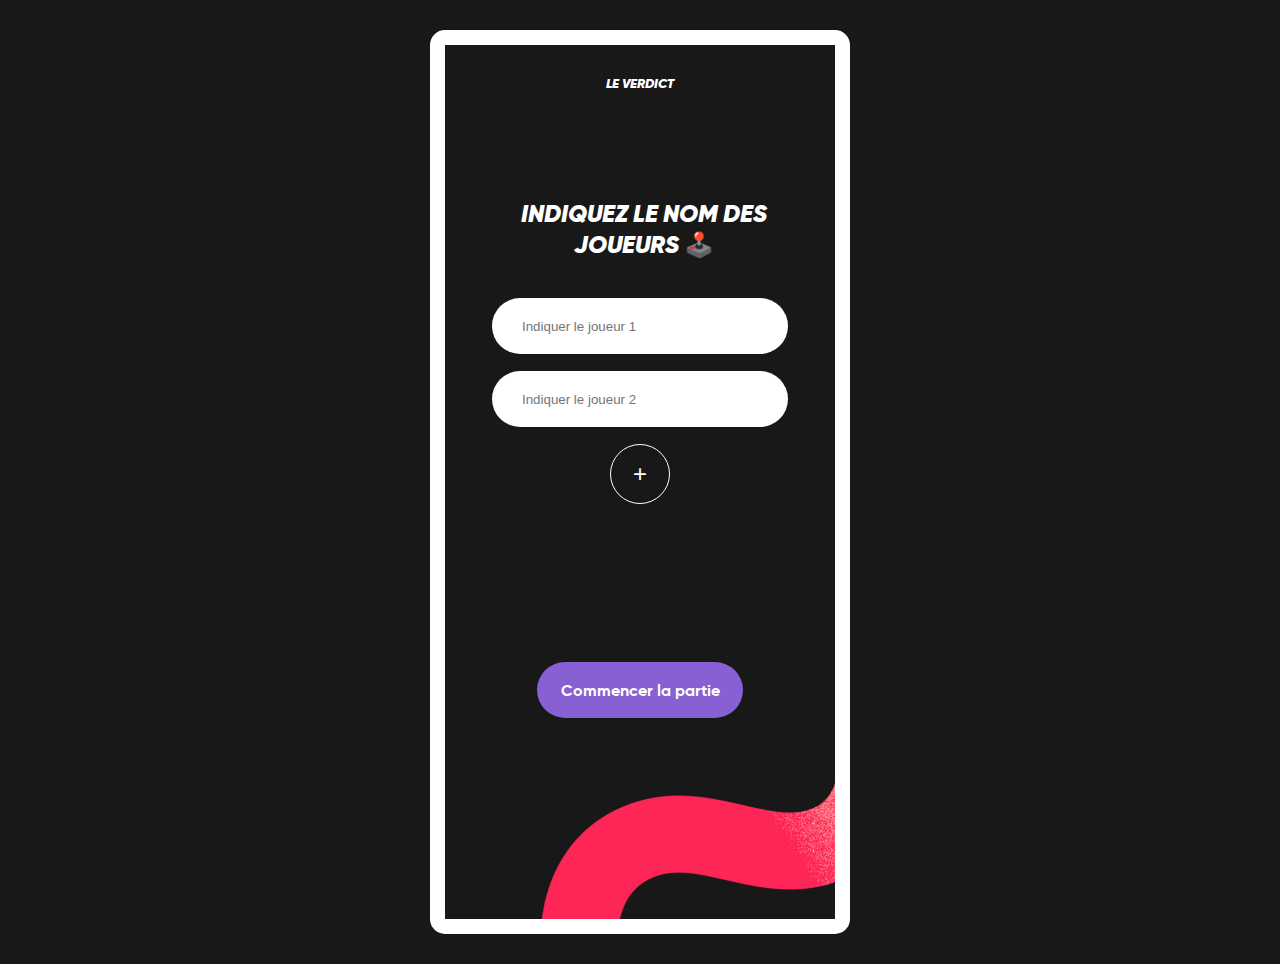
==== playerName.html @ 0e449c46 "Page 2 terminée sans la fonctionnalité d'ajouts de joueurs" ====
<!DOCTYPE html>
<html lang="fr">
    <head>
        <meta charset="UTF-8" />
        <title>LE VERDICT | PLAYERS NAME</title>
        <meta name="description" content="Séléction des noms des joueurs." />
        <link rel="stylesheet" href="./css/fonts.css" />
        <link rel="stylesheet" href="./css/style.css" />
        <link rel="stylesheet" href="./css/playerName.css" />
    </head>
    <body>
        <header class="game-header">
            <!-- text on the top of the page -->
            <p class="game-name">Le Verdict</p>
        </header>
        <main class="main-container">
            <p class="select-player-title">Indiquez le nom des joueurs 🕹️</p>
            <section class="section-add-player">
                <input
                    type="text"
                    name="player1"
                    id="player1"
                    class="input-player"
                    maxlength="20"
                    title="20 charactères max"
                    placeholder="Indiquer le joueur 1"
                />
                <input
                    type="text"
                    name="player2"
                    id="player2"
                    class="input-player"
                    maxlength="20"
                    title="20 charactères max"
                    placeholder="Indiquer le joueur 2"
                />
                <button id="button-add-player">+</button>
            </section>
            <a class="btn-primary btn-start-game" href="">Commencer la partie</a>
            <img id="img2" src="./images/img2.png" alt="red-curve-band" />
        </main>
    </body>
</html>
---- css/fonts.css ----
/* font: gilroy-black */
@font-face {
    font-family: "gilroy-black";
    src: url(../gilroy-font/black/gilroy-black.woff2) format(woff2),
        url(../gilroy-font/black/gilroy-black.woff) format(woff),
        url(../gilroy-font/black/gilroy-black.ttf) format(truetype);
}
/* font: gilroy-blackItalic */
@font-face {
    font-family: "gilroy-blackItalic";
    src: url(../gilroy-font/blackItalic/gilroy-blackitalic.woff2) format(woff2),
        url(../gilroy-font/blackItalic/gilroy-blackitalic.woff) format(woff),
        url(../gilroy-font/blackItalic/gilroy-blackitalic.ttf) format(truetype);
}
/* font: gilroy-bold */
@font-face {
    font-family: "gilroy-bold";
    src: url(../gilroy-font/bold/gilroy-bold.woff2) format(woff2),
        url(../gilroy-font/bold/gilroy-bold.woff) format(woff),
        url(../gilroy-font/bold/gilroy-bold.ttf) format(truetype);
}
/* font: gilroy-boldItalic */
@font-face {
    font-family: "gilroy-boldItalic";
    src: url(../gilroy-font/boldItalic/gilroy-bolditalic.woff2) format(woff2),
        url(../gilroy-font/boldItalic/gilroy-bolditalic.woff) format(woff),
        url(../gilroy-font/boldItalic/gilroy-bolditalic.ttf) format(truetype);
}
/* font: gilroy-extraBold */
@font-face {
    font-family: "gilroy-extraBold";
    src: url(../gilroy-font/extraBold/gilroy-extrabold.woff2) format(woff2),
        url(../gilroy-font/extraBold/gilroy-extrabold.woff) format(woff),
        url(../gilroy-font/extraBold/gilroy-extrabold.ttf) format(truetype);
}
/* font: gilroy-extraBoldItalic */
@font-face {
    font-family: "gilroy-extraBoldItalic";
    src: url(../gilroy-font/extraBoldItalic/gilroy-extrabolditalic.woff2) format(woff2),
        url(../gilroy-font/extraBoldItalic/gilroy-extrabolditalic.woff) format(woff),
        url(../gilroy-font/extraBoldItalic/gilroy-extrabolditalic.ttf) format(truetype);
}
/* font: gilroy-heavy */
@font-face {
    font-family: "gilroy-heavy";
    src: url(../gilroy-font/heavy/gilroy-heavy.woff2) format(woff2),
        url(../gilroy-font/heavy/gilroy-heavy.woff) format(woff),
        url(../gilroy-font/heavy/gilroy-heavy.ttf) format(truetype);
}
/* font: gilroy-heavyItalic */
@font-face {
    font-family: "gilroy-heavyItalic";
    src: url(../gilroy-font/heavyItalic/gilroy-heavyitalic.woff2) format(woff2),
        url(../gilroy-font/heavyItalic/gilroy-heavyitalic.woff) format(woff),
        url(../gilroy-font/heavyItalic/gilroy-heavyitalic.ttf) format(truetype);
}
/* font: gilroy-light */
@font-face {
    font-family: "gilroy-light";
    src: url(../gilroy-font/light/gilroy-light.ttf) format(woff2),
        url(../gilroy-font/light/gilroy-light.woff) format(woff),
        url(../gilroy-font/light/gilroy-light.ttf) format(truetype);
}
/* font: gilroy-lightItalic */
@font-face {
    font-family: "gilroy-lightItalic";
    src: url(../gilroy-font/lightItalic/gilroy-lightitalic.woff2) format(woff2),
        url(../gilroy-font/lightItalic/gilroy-lightitalic.woff) format(woff),
        url(../gilroy-font/lightItalic/gilroy-lightitalic.ttf) format(truetype);
}
/* font: gilroy-medium */
@font-face {
    font-family: "gilroy-medium";
    src: url(../gilroy-font/medium/gilroy-medium.woff2) format(woff2),
        url(../gilroy-font/medium/gilroy-medium.woff) format(woff),
        url(../gilroy-font/medium/gilroy-medium.ttf) format(truetype);
}
/* font: gilroy-mediumItalic */
@font-face {
    font-family: "gilroy-mediumItalic";
    src: url(../gilroy-font/mediumItalic/gilroy-mediumitalic.woff2) format(woff2),
        url(../gilroy-font/mediumItalic/gilroy-mediumitalic.woff) format(woff),
        url(../gilroy-font/mediumItalic/gilroy-mediumitalic.ttf) format(truetype);
}
/* font: gilroy-regular */
@font-face {
    font-family: "gilroy-regular";
    src: url(../gilroy-font/regular/gilroy-regular.woff2) format(woff2),
        url(../gilroy-font/regular/gilroy-regular.woff) format(woff),
        url(../gilroy-font/regular/gilroy-regular.ttf) format(truetype);
}
/* font: gilroy-regularItalic */
@font-face {
    font-family: "gilroy-regularItalic";
    src: url(../gilroy-font/regularItalic/gilroy-regularitalic.woff2) format(woff2),
        url(../gilroy-font/regularItalic/gilroy-regularitalic.woff) format(woff),
        url(../gilroy-font/regularItalic/gilroy-regularitalic.ttf) format(truetype);
}
/* font: gilroy-semiBold */
@font-face {
    font-family: "gilroy-semiBold";
    src: url(../gilroy-font/semiBold/gilroy-semibold.woff2) format(woff2),
        url(../gilroy-font/semiBold/gilroy-semibold.woff) format(woff),
        url(../gilroy-font/semiBold/gilroy-semibold.ttf) format(truetype);
}
/* font: gilroy-semiBoldItalic */
@font-face {
    font-family: "gilroy-semiBoldItalic";
    src: url(../gilroy-font/semiBoldItalic/gilroy-semibolditalic.woff2) format(woff2),
        url(../gilroy-font/semiBoldItalic/gilroy-semibolditalic.woff) format(woff),
        url(../gilroy-font/semiBoldItalic/gilroy-semibolditalic.ttf) format(truetype);
}
/* font: gilroy-thin */
@font-face {
    font-family: "gilroy-thin";
    src: url(../gilroy-font/thin/gilroy-thin.woff2) format(woff2),
        url(../gilroy-font/thin/gilroy-thin.woff) format(woff),
        url(../gilroy-font/thin/gilroy-thin.ttf) format(truetype);
}
/* font: gilroy-thinItalic */
@font-face {
    font-family: "gilroy-thinItalic";
    src: url(../gilroy-font/thinItalic/gilroy-thinitalic.woff2) format(woff2),
        url(../gilroy-font/thinItalic/gilroy-thinitalic.woff) format(woff),
        url(../gilroy-font/thinItalic/gilroy-thinitalic.ttf) format(truetype);
}
/* font: gilroy-ultraLight */
@font-face {
    font-family: "gilroy-ultraLight";
    src: url(../gilroy-font/ultraLight/gilroy-ultralight.woff2) format(woff2),
        url(../gilroy-font/ultraLight/gilroy-ultralight.woff) format(woff),
        url(../gilroy-font/ultraLight/gilroy-ultralight.ttf) format(truetype);
}
/* font: gilroy-ultraLightItalic */
@font-face {
    font-family: "gilroy-ultraLightItalic";
    src: url(../gilroy-font/ultraLightItalic/gilroy-ultralightitalic.woff2) format(woff2),
        url(../gilroy-font/ultraLightItalic/gilroy-ultralightitalic.woff) format(woff),
        url(../gilroy-font/ultraLightItalic/gilroy-ultralightitalic.ttf) format(truetype);
}
---- css/style.css ----
* {
    margin: 0;
    padding: 0;
}

html,
body {
    background-color: #181818;
    overflow: hidden;
}

body {
    width: 390px;
    height: 844px;
    margin: 30px auto;
    padding-top: 30px;
    border: 15px solid #ffffff;
    border-radius: 15px;
    display: flex;
    flex-direction: column;
    align-items: center;
}

.main-container {
    position: relative;
    display: flex;
    flex-direction: column;
    align-items: center;
    width: 390px;
}

.game-header {
    text-align: center;
    font-size: 13px;
    text-transform: uppercase;
    font-family: "gilroy-blackItalic";
    color: #ffffff;
    position: absolute;
    z-index: 100;
}

.btn-primary {
    display: flex;
    align-items: center;
    justify-content: center;
    text-decoration: none;
    color: #fff;
    background-color: #8760d4;
    border-radius: 97px;
    font-family: "gilroy-bold";
    font-size: 16px;
}
---- css/playerName.css ----
.select-player-title {
    position: absolute;
    left: 36px;
    top: 123px;
    width: 326px;
    font-size: 24px;
    font-family: "gilroy-blackItalic";
    color: #fff;
    text-transform: uppercase;
    text-align: center;
}

.section-add-player {
    width: 296px;
    display: flex;
    flex-direction: column;
    gap: 17px;
    position: absolute;
    left: 47px;
    top: 223px;
    align-items: center;
}

.input-player {
    width: 266px;
    height: 56px;
    border-radius: 30px;
    padding-left: 30px;
    border: 0;
}

#button-add-player {
    width: 60px;
    height: 60px;
    border: 1px solid #fff;
    border-radius: 97px;
    background-color: #181818;
    color: #fff;
    font-size: 24px;
}

.btn-start-game {
    width: 206px;
    height: 56px;
    position: absolute;
    left: 92px;
    top: 587px;
}

#img2 {
    width: 377px;
    height: 243.5px;
    position: absolute;
    left: 95px;
    top: 663px;
}
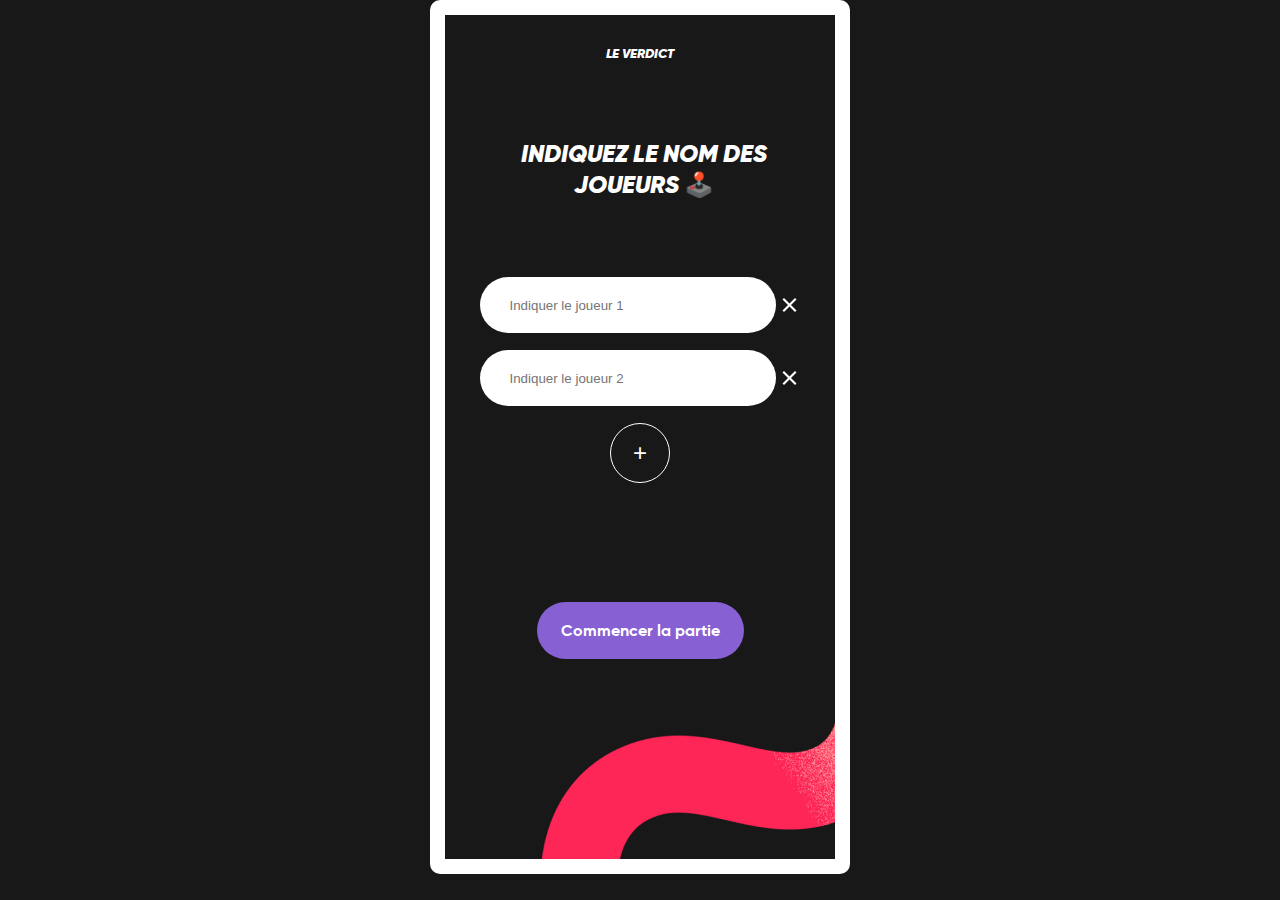
==== commit 4e783b1b: "page 1 - reponsive + page 2 - responsive in progress" ====
--- a/playerName.html
+++ b/playerName.html
@@ -2,6 +2,7 @@
 <html lang="fr">
     <head>
         <meta charset="UTF-8" />
+        <meta name="viewport" content="width=device-width" />
         <title>LE VERDICT | PLAYERS NAME</title>
         <meta name="description" content="Séléction des noms des joueurs." />
         <link rel="stylesheet" href="./css/fonts.css" />
@@ -16,24 +17,30 @@
         <main class="main-container">
             <p class="select-player-title">Indiquez le nom des joueurs 🕹️</p>
             <section class="section-add-player">
-                <input
-                    type="text"
-                    name="player1"
-                    id="player1"
-                    class="input-player"
-                    maxlength="20"
-                    title="20 charactères max"
-                    placeholder="Indiquer le joueur 1"
-                />
-                <input
-                    type="text"
-                    name="player2"
-                    id="player2"
-                    class="input-player"
-                    maxlength="20"
-                    title="20 charactères max"
-                    placeholder="Indiquer le joueur 2"
-                />
+                <article class="article-add-player">
+                    <input
+                        type="text"
+                        name="player1"
+                        id="player1"
+                        class="input-player"
+                        maxlength="20"
+                        title="20 charactères max"
+                        placeholder="Indiquer le joueur 1"
+                    />
+                    <button class="button-remove-player"><img src="images/close.png" alt="cross image" /></button>
+                </article>
+                <article class="article-add-player">
+                    <input
+                        type="text"
+                        name="player2"
+                        id="player2"
+                        class="input-player"
+                        maxlength="20"
+                        title="20 charactères max"
+                        placeholder="Indiquer le joueur 2"
+                    />
+                    <button class="button-remove-player"><img src="images/close.png" alt="cross image" /></button>
+                </article>
                 <button id="button-add-player">+</button>
             </section>
             <a class="btn-primary btn-start-game" href="">Commencer la partie</a>
--- a/css/style.css
+++ b/css/style.css
@@ -1,35 +1,33 @@
 * {
     margin: 0;
     padding: 0;
+    color: #fff;
 }
 
 html,
 body {
     background-color: #181818;
-    overflow: hidden;
 }
 
 body {
-    width: 390px;
-    height: 844px;
-    margin: 30px auto;
-    padding-top: 30px;
-    border: 15px solid #ffffff;
-    border-radius: 15px;
     display: flex;
     flex-direction: column;
     align-items: center;
 }
 
 .main-container {
+    width: 100%;
+    height: 100%;
     position: relative;
     display: flex;
     flex-direction: column;
     align-items: center;
-    width: 390px;
+    overflow: hidden;
 }
 
 .game-header {
+    width: 100%;
+    padding-top: 30px;
     text-align: center;
     font-size: 13px;
     text-transform: uppercase;
@@ -48,5 +46,35 @@
     background-color: #8760d4;
     border-radius: 97px;
     font-family: "gilroy-bold";
-    font-size: 16px;
 }
+
+@media screen and (max-width: 390px) {
+    body {
+        width: 100%;
+        margin: 30px auto;
+    }
+
+    .game-header {
+        font-size: 3.5vw;
+    }
+
+    .btn-primary {
+        font-size: 16px;
+        padding: 18px 24px;
+    }
+}
+
+@media screen and (min-width: 390px) {
+    body {
+        width: 390px;
+        height: 844px;
+        margin: 0 auto;
+        border: 15px solid #ffffff;
+        border-radius: 10px;
+    }
+
+    .btn-primary {
+        font-size: 16px;
+        padding: 18px 24px;
+    }
+}
--- a/css/playerName.css
+++ b/css/playerName.css
@@ -11,22 +11,36 @@
 }
 
 .section-add-player {
-    width: 296px;
+    position: absolute;
+    left: 34.5px;
+    top: 262px;
     display: flex;
     flex-direction: column;
+    align-items: center;
     gap: 17px;
-    position: absolute;
-    left: 47px;
-    top: 223px;
+}
+
+.article-add-player {
+    display: flex;
     align-items: center;
+    gap: 1px;
 }
 
 .input-player {
-    width: 266px;
+    color: #000;
+    width: 236px;
     height: 56px;
     border-radius: 30px;
-    padding-left: 30px;
+    padding: 0 30px;
     border: 0;
+}
+
+.button-remove-player {
+    border: 0px;
+    background-color: #181818;
+    width: 24px;
+    height: 24px;
+    font-size: 24px;
 }
 
 #button-add-player {
@@ -40,10 +54,7 @@
 }
 
 .btn-start-game {
-    width: 206px;
-    height: 56px;
     position: absolute;
-    left: 92px;
     top: 587px;
 }
 
@@ -54,3 +65,9 @@
     left: 95px;
     top: 663px;
 }
+
+@media screen and (max-width: 390px) {
+}
+
+@media screen and (min-width: 390px) {
+}
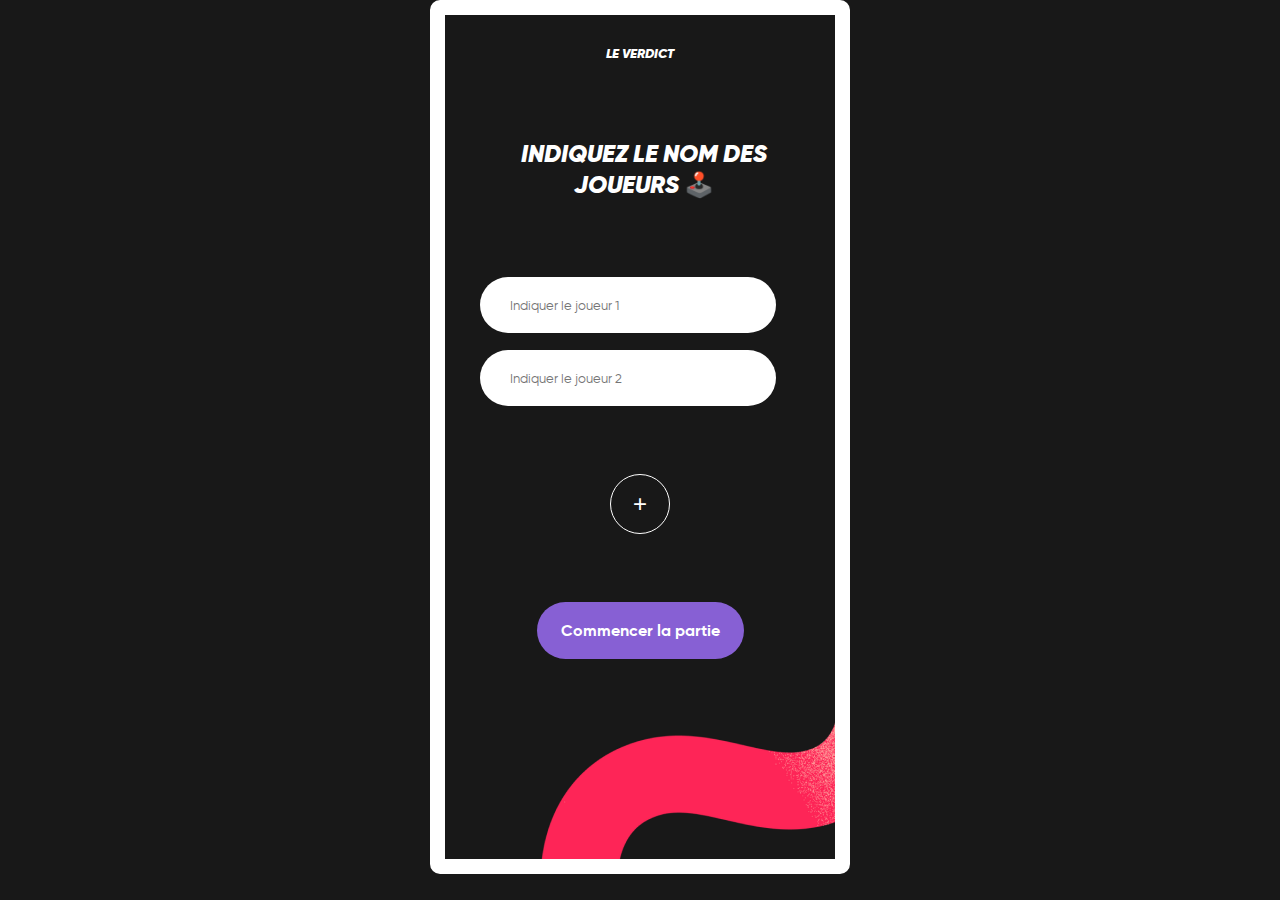
==== commit 552ad668: "functional add players button" ====
--- a/playerName.html
+++ b/playerName.html
@@ -5,46 +5,52 @@
         <meta name="viewport" content="width=device-width" />
         <title>LE VERDICT | PLAYERS NAME</title>
         <meta name="description" content="Séléction des noms des joueurs." />
-        <link rel="stylesheet" href="./css/fonts.css" />
-        <link rel="stylesheet" href="./css/style.css" />
-        <link rel="stylesheet" href="./css/playerName.css" />
+        <link id="reload-font" rel="stylesheet" href="./css/fonts.css" />
+        <link id="reload-style" rel="stylesheet" href="./css/style.css" />
+        <link id="reload-playerName" rel="stylesheet" href="./css/playerName.css" />
     </head>
     <body>
         <header class="game-header">
             <!-- text on the top of the page -->
             <p class="game-name">Le Verdict</p>
         </header>
-        <main class="main-container">
+        <main class="main-container main-playerName">
             <p class="select-player-title">Indiquez le nom des joueurs 🕹️</p>
             <section class="section-add-player">
-                <article class="article-add-player">
-                    <input
-                        type="text"
-                        name="player1"
-                        id="player1"
-                        class="input-player"
-                        maxlength="20"
-                        title="20 charactères max"
-                        placeholder="Indiquer le joueur 1"
-                    />
-                    <button class="button-remove-player"><img src="images/close.png" alt="cross image" /></button>
-                </article>
-                <article class="article-add-player">
-                    <input
-                        type="text"
-                        name="player2"
-                        id="player2"
-                        class="input-player"
-                        maxlength="20"
-                        title="20 charactères max"
-                        placeholder="Indiquer le joueur 2"
-                    />
-                    <button class="button-remove-player"><img src="images/close.png" alt="cross image" /></button>
-                </article>
-                <button id="button-add-player">+</button>
+                <div class="all-player">
+                    <article class="article-add-player" id="article-player-1">
+                        <input
+                            type="text"
+                            name="player1"
+                            id="player1"
+                            class="input-player"
+                            maxlength="20"
+                            title="20 charactères max"
+                            placeholder="Indiquer le joueur 1"
+                        />
+                        <button class="button-remove-player" title="retirer un joueur"></button>
+                    </article>
+                    <article class="article-add-player" id="article-player-2">
+                        <input
+                            type="text"
+                            name="player2"
+                            id="player2"
+                            class="input-player"
+                            maxlength="20"
+                            title="20 charactères max"
+                            placeholder="Indiquer le joueur 2"
+                        />
+                        <button class="button-remove-player" title="retirer un joueur"></button>
+                    </article>
+                    <article class="article-add-player" id="article-player-3"></article>
+                    <article class="article-add-player" id="article-player-4"></article>
+                    <article class="article-add-player" id="article-player-5"></article>
+                </div>
+                <button id="button-add-player" title="ajouter un joueur">+</button>
             </section>
-            <a class="btn-primary btn-start-game" href="">Commencer la partie</a>
+            <a class="btn-primary btn-start-game" href="gameStart.html">Commencer la partie</a>
             <img id="img2" src="./images/img2.png" alt="red-curve-band" />
         </main>
+        <script src="js/addPlayer.js"></script>
     </body>
 </html>
--- a/css/style.css
+++ b/css/style.css
@@ -23,6 +23,7 @@
     flex-direction: column;
     align-items: center;
     overflow: hidden;
+    padding-bottom: 30px;
 }
 
 .game-header {
@@ -51,7 +52,6 @@
 @media screen and (max-width: 390px) {
     body {
         width: 100%;
-        margin: 30px auto;
     }
 
     .game-header {
@@ -59,8 +59,8 @@
     }
 
     .btn-primary {
-        font-size: 16px;
-        padding: 18px 24px;
+        font-size: 100%;
+        padding: 5vw 6vw;
     }
 }
 
--- a/css/playerName.css
+++ b/css/playerName.css
@@ -1,9 +1,4 @@
 .select-player-title {
-    position: absolute;
-    left: 36px;
-    top: 123px;
-    width: 326px;
-    font-size: 24px;
     font-family: "gilroy-blackItalic";
     color: #fff;
     text-transform: uppercase;
@@ -11,9 +6,13 @@
 }
 
 .section-add-player {
-    position: absolute;
-    left: 34.5px;
-    top: 262px;
+    display: flex;
+    flex-direction: column;
+    align-items: center;
+    gap: 17px;
+}
+
+.all-player {
     display: flex;
     flex-direction: column;
     align-items: center;
@@ -28,46 +27,119 @@
 
 .input-player {
     color: #000;
-    width: 236px;
-    height: 56px;
+    font-family: "gilroy-regular";
     border-radius: 30px;
     padding: 0 30px;
     border: 0;
 }
 
 .button-remove-player {
+    position: relative;
+    width: 24px;
+    height: 24px;
     border: 0px;
     background-color: #181818;
-    width: 24px;
-    height: 24px;
-    font-size: 24px;
 }
 
 #button-add-player {
-    width: 60px;
-    height: 60px;
     border: 1px solid #fff;
     border-radius: 97px;
     background-color: #181818;
     color: #fff;
-    font-size: 24px;
-}
-
-.btn-start-game {
-    position: absolute;
-    top: 587px;
-}
-
-#img2 {
-    width: 377px;
-    height: 243.5px;
-    position: absolute;
-    left: 95px;
-    top: 663px;
 }
 
 @media screen and (max-width: 390px) {
+    .main-playerName {
+        margin-top: 70px;
+        padding-bottom: 40%;
+    }
+
+    .select-player-title {
+        width: 70%;
+        font-size: 5vw;
+        margin-bottom: 5%;
+    }
+
+    .section-add-player {
+        width: 100%;
+    }
+
+    .all-player {
+        width: 100%;
+    }
+
+    .article-add-player {
+        width: 80%;
+    }
+
+    .input-player {
+        width: 100%;
+        height: 12vw;
+    }
+
+    #button-add-player {
+        width: 15vw;
+        height: 15vw;
+        font-size: 100%;
+    }
+
+    .btn-start-game {
+        width: fit-content;
+        font-size: 4vw;
+        margin-top: 50%;
+    }
+
+    #img2 {
+        position: absolute;
+        right: -20%;
+        top: 80%;
+        width: 80%;
+    }
 }
 
 @media screen and (min-width: 390px) {
+    .select-player-title {
+        position: absolute;
+        left: 36px;
+        top: 123px;
+        width: 326px;
+        font-size: 24px;
+    }
+
+    .section-add-player {
+        position: absolute;
+        left: 34.5px;
+        top: 262px;
+    }
+
+    .input-player {
+        width: 236px;
+        height: 56px;
+        font-size: 13px;
+    }
+
+    .button-remove-player {
+        width: 24px;
+        height: 24px;
+        font-size: 24px;
+    }
+
+    #button-add-player {
+        width: 60px;
+        height: 60px;
+        font-size: 24px;
+    }
+
+    .btn-start-game {
+        position: absolute;
+        top: 587px;
+    }
+
+    #img2 {
+        width: 377px;
+        height: 243.5px;
+        position: absolute;
+        left: 95px;
+        top: 663px;
+    }
 }
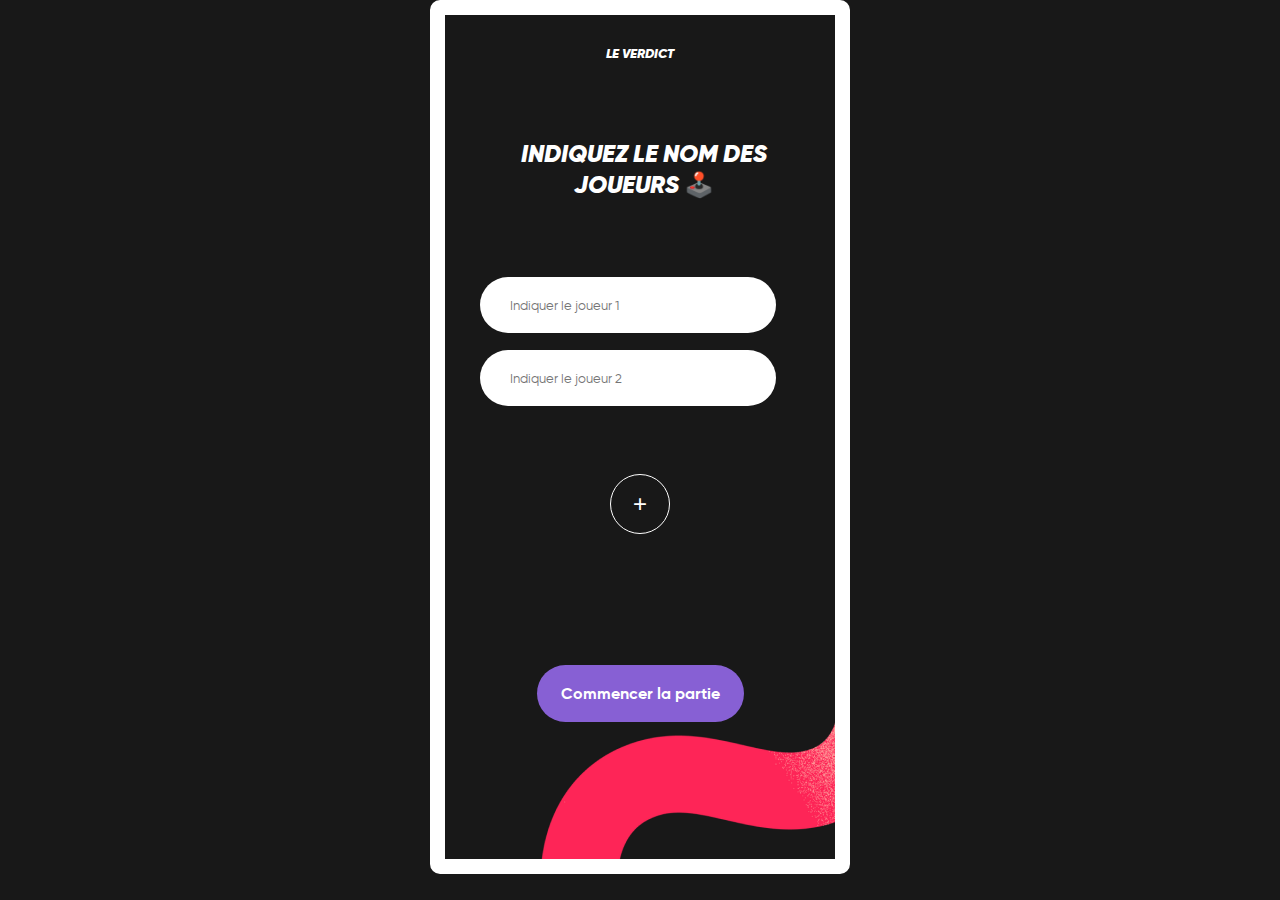
==== commit 729280e7: "Remove player button is functional" ====
--- a/playerName.html
+++ b/playerName.html
@@ -22,25 +22,25 @@
                         <input
                             type="text"
                             name="player1"
-                            id="player1"
+                            id="1"
                             class="input-player"
                             maxlength="20"
                             title="20 charactères max"
                             placeholder="Indiquer le joueur 1"
                         />
-                        <button class="button-remove-player" title="retirer un joueur"></button>
+                        <button class="button-remove-player" id="remove-button1" title="retirer un joueur"></button>
                     </article>
                     <article class="article-add-player" id="article-player-2">
                         <input
                             type="text"
                             name="player2"
-                            id="player2"
+                            id="2"
                             class="input-player"
                             maxlength="20"
                             title="20 charactères max"
                             placeholder="Indiquer le joueur 2"
                         />
-                        <button class="button-remove-player" title="retirer un joueur"></button>
+                        <button class="button-remove-player" id="remove-button2" title="retirer un joueur"></button>
                     </article>
                     <article class="article-add-player" id="article-player-3"></article>
                     <article class="article-add-player" id="article-player-4"></article>
--- a/css/playerName.css
+++ b/css/playerName.css
@@ -86,7 +86,7 @@
     .btn-start-game {
         width: fit-content;
         font-size: 4vw;
-        margin-top: 50%;
+        margin-top: 10%;
     }
 
     #img2 {
@@ -132,7 +132,7 @@
 
     .btn-start-game {
         position: absolute;
-        top: 587px;
+        top: 650px;
     }
 
     #img2 {
